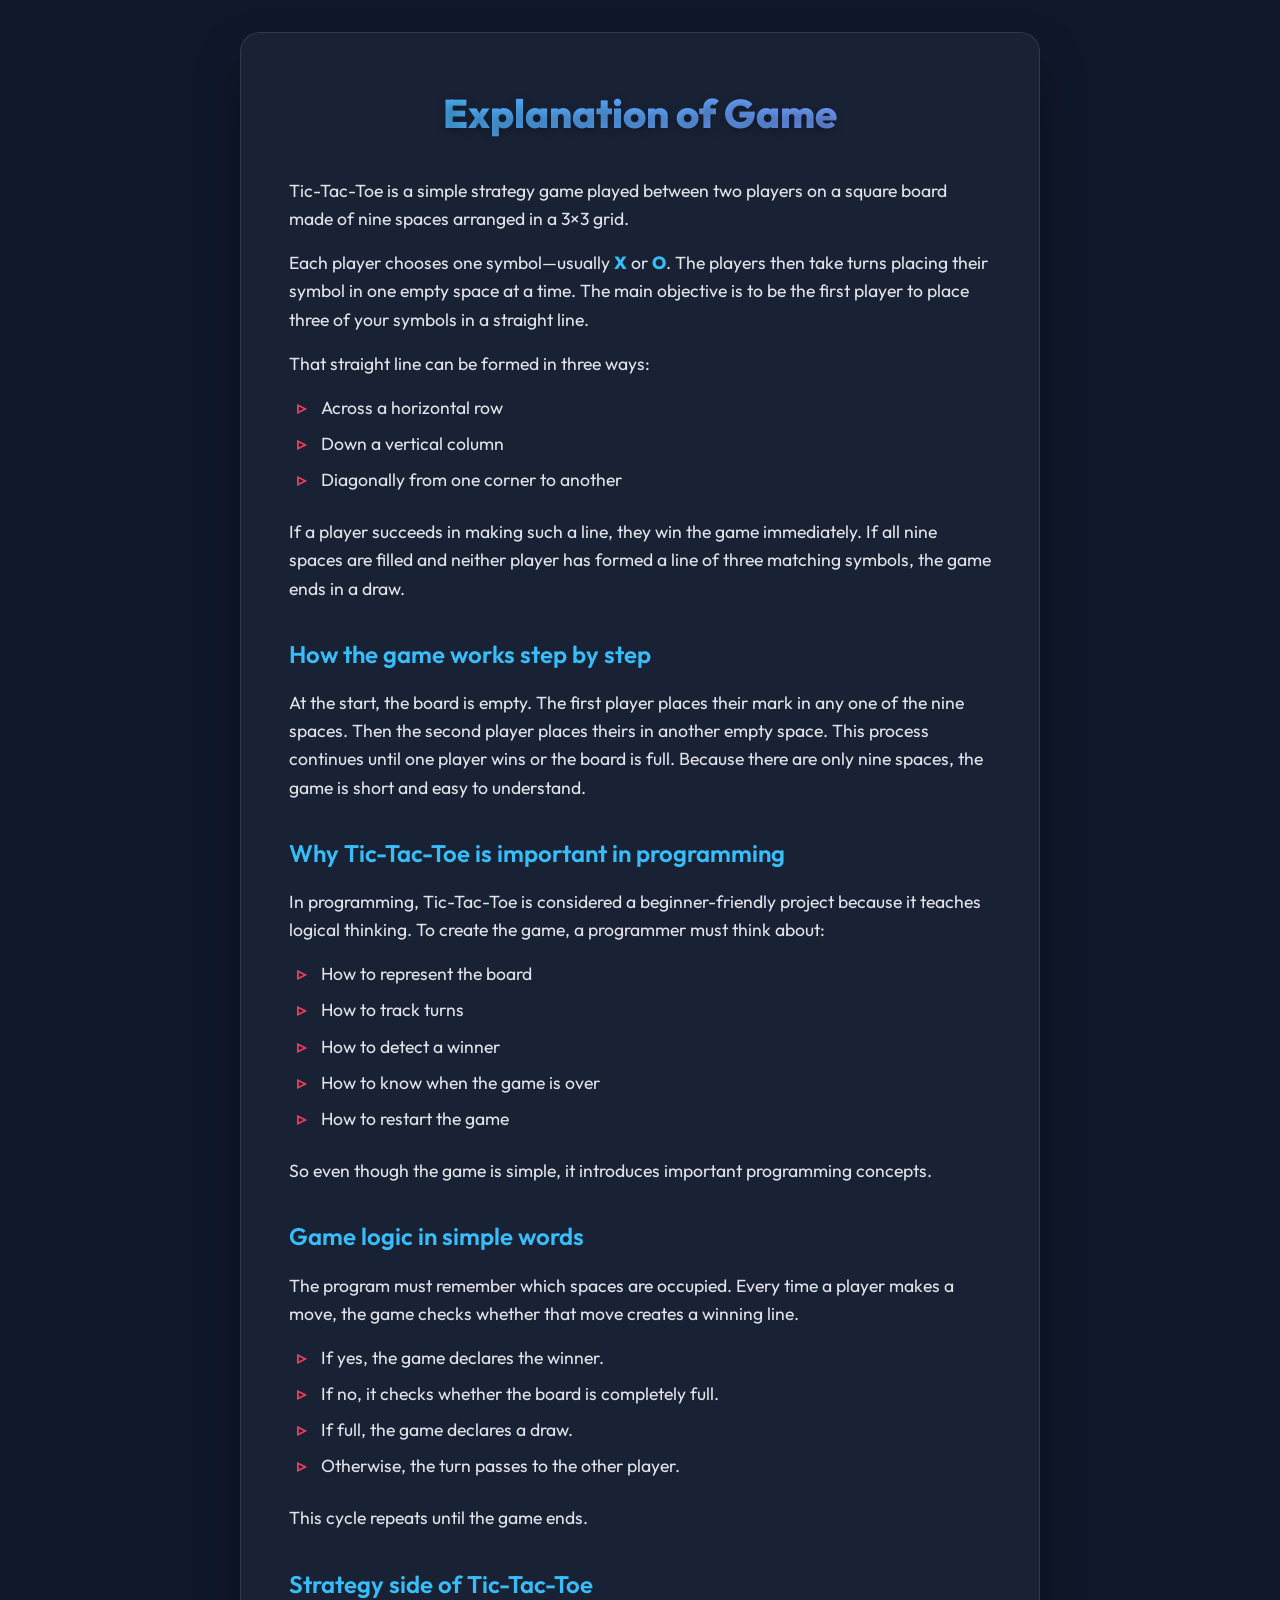
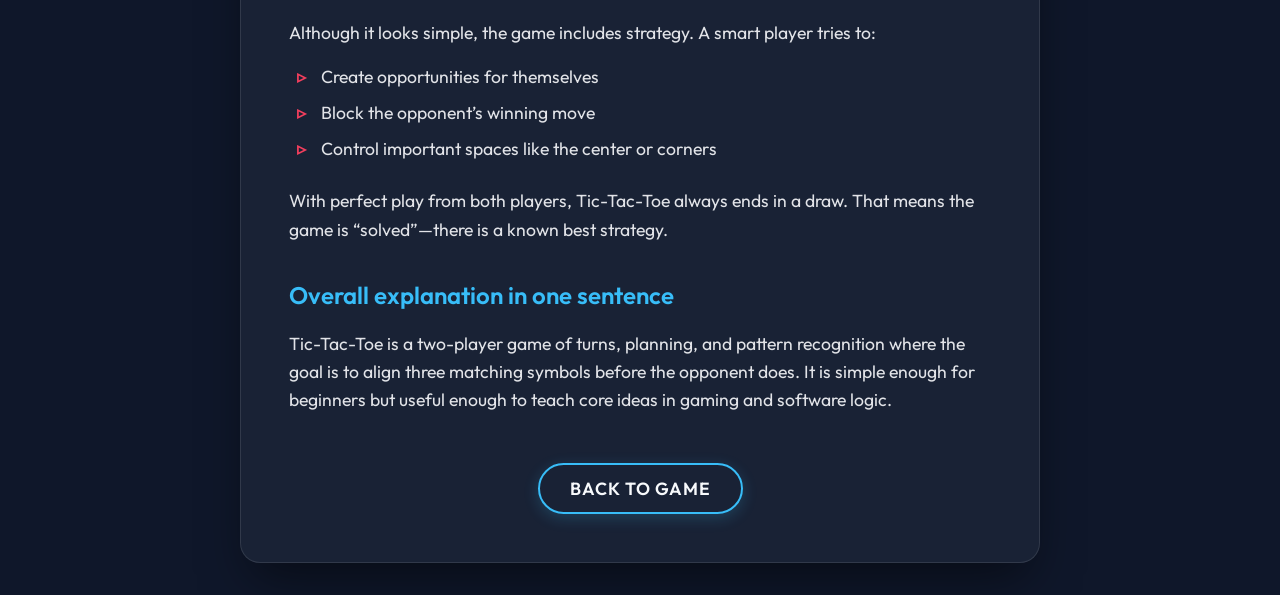
==== explain.html @ 0fd5c2d1 "drtrey5e" ====
<!DOCTYPE html>
<html lang="en">
<head>
    <meta charset="UTF-8">
    <meta name="viewport" content="width=device-width, initial-scale=1.0">
    <title>Tic-Tac-Toe - Explanation</title>
    <link href="https://fonts.googleapis.com/css2?family=Outfit:wght@400;600;800&display=swap" rel="stylesheet">
    <link rel="stylesheet" href="style.css">
</head>
<body>
    <div class="explain-container">
        <h1>Explanation of Game</h1>
        
        <section class="explain-section">
            <p>Tic-Tac-Toe is a simple strategy game played between two players on a square board made of nine spaces arranged in a 3×3 grid.</p>
            <p>Each player chooses one symbol—usually <strong>X</strong> or <strong>O</strong>. The players then take turns placing their symbol in one empty space at a time. The main objective is to be the first player to place three of your symbols in a straight line.</p>
            <p>That straight line can be formed in three ways:</p>
            <ul>
                <li>Across a horizontal row</li>
                <li>Down a vertical column</li>
                <li>Diagonally from one corner to another</li>
            </ul>
            <p>If a player succeeds in making such a line, they win the game immediately. If all nine spaces are filled and neither player has formed a line of three matching symbols, the game ends in a draw.</p>
        </section>

        <section class="explain-section">
            <h2>How the game works step by step</h2>
            <p>At the start, the board is empty. The first player places their mark in any one of the nine spaces. Then the second player places theirs in another empty space. This process continues until one player wins or the board is full. Because there are only nine spaces, the game is short and easy to understand.</p>
        </section>

        <section class="explain-section">
            <h2>Why Tic-Tac-Toe is important in programming</h2>
            <p>In programming, Tic-Tac-Toe is considered a beginner-friendly project because it teaches logical thinking. To create the game, a programmer must think about:</p>
            <ul>
                <li>How to represent the board</li>
                <li>How to track turns</li>
                <li>How to detect a winner</li>
                <li>How to know when the game is over</li>
                <li>How to restart the game</li>
            </ul>
            <p>So even though the game is simple, it introduces important programming concepts.</p>
        </section>

        <section class="explain-section">
            <h2>Game logic in simple words</h2>
            <p>The program must remember which spaces are occupied. Every time a player makes a move, the game checks whether that move creates a winning line.</p>
            <ul>
                <li>If yes, the game declares the winner.</li>
                <li>If no, it checks whether the board is completely full.</li>
                <li>If full, the game declares a draw.</li>
                <li>Otherwise, the turn passes to the other player.</li>
            </ul>
            <p>This cycle repeats until the game ends.</p>
        </section>

        <section class="explain-section">
            <h2>Strategy side of Tic-Tac-Toe</h2>
            <p>Although it looks simple, the game includes strategy. A smart player tries to:</p>
            <ul>
                <li>Create opportunities for themselves</li>
                <li>Block the opponent’s winning move</li>
                <li>Control important spaces like the center or corners</li>
            </ul>
            <p>With perfect play from both players, Tic-Tac-Toe always ends in a draw. That means the game is “solved”—there is a known best strategy.</p>
        </section>

        <section class="explain-section">
            <h2>Overall explanation in one sentence</h2>
            <p>Tic-Tac-Toe is a two-player game of turns, planning, and pattern recognition where the goal is to align three matching symbols before the opponent does. It is simple enough for beginners but useful enough to teach core ideas in gaming and software logic.</p>
        </section>

        <div class="back-link-wrapper">
            <a href="index.html" class="explain-link"><button class="explain-btn">Back to Game</button></a>
        </div>
    </div>
</body>
</html>
---- style.css ----
:root {
    --bg-color: #0f172a;
    --board-bg: #1e293b;
    --cell-bg: #334155;
    --cell-hover: #475569;
    --text-color: #f8fafc;
    --x-color: #38bdf8;
    --o-color: #f43f5e;
    --win-color: #10b981;
}

* {
    box-sizing: border-box;
    margin: 0;
    padding: 0;
}

body {
    background-color: var(--bg-color);
    color: var(--text-color);
    font-family: 'Outfit', sans-serif;
    display: flex;
    flex-direction: column;
    justify-content: center;
    align-items: center;
    min-height: 100vh;
    gap: 1.5rem;
}

.container {
    display: flex;
    flex-direction: column;
    align-items: center;
    gap: 2rem;
    padding: 2rem;
    background: rgba(30, 41, 59, 0.7);
    border-radius: 20px;
    box-shadow: 0 25px 50px -12px rgba(0, 0, 0, 0.5);
    backdrop-filter: blur(10px);
    border: 1px solid rgba(255, 255, 255, 0.1);
}

header {
    text-align: center;
}

h1 {
    font-size: 3rem;
    font-weight: 800;
    margin-bottom: 0.5rem;
    background: linear-gradient(135deg, #38bdf8, #818cf8);
    -webkit-background-clip: text;
    -webkit-text-fill-color: transparent;
    text-shadow: 0px 4px 10px rgba(0,0,0,0.3);
}

.status {
    font-size: 1.5rem;
    font-weight: 600;
    padding: 0.5rem 1.5rem;
    border-radius: 30px;
    background: var(--board-bg);
    box-shadow: inset 0 2px 4px rgba(0,0,0,0.2);
    transition: all 0.3s ease;
}

.scoreboard {
    display: flex;
    justify-content: space-between;
    width: 100%;
    max-width: 330px;
    margin: -10px 0 10px 0;
    gap: 15px;
}

.mode-selector {
    display: flex;
    gap: 10px;
    background: var(--board-bg);
    padding: 5px;
    border-radius: 20px;
    box-shadow: inset 0 2px 4px rgba(0,0,0,0.2);
    margin-top: -10px;
    margin-bottom: 5px;
}

.mode-btn {
    padding: 8px 16px;
    border: none;
    background: transparent;
    color: var(--text-color);
    font-family: inherit;
    font-weight: 600;
    border-radius: 15px;
    cursor: pointer;
    transition: all 0.3s ease;
    opacity: 0.7;
}

.mode-btn:hover {
    opacity: 1;
}

.mode-btn.active {
    background: linear-gradient(135deg, #6366f1, #8b5cf6);
    opacity: 1;
    box-shadow: 0 2px 10px rgba(99, 102, 241, 0.4);
}

.score-box {
    flex: 1;
    display: flex;
    flex-direction: column;
    align-items: center;
    padding: 10px;
    background: var(--board-bg);
    border-radius: 12px;
    box-shadow: inset 0 2px 4px rgba(0,0,0,0.2), 0 4px 6px rgba(0,0,0,0.1);
}

.score-label {
    font-size: 0.9rem;
    font-weight: 600;
    color: var(--text-color);
    opacity: 0.8;
    margin-bottom: 5px;
}

.score-value {
    font-size: 1.8rem;
    font-weight: 800;
}

.x-score-box .score-value {
    color: var(--x-color);
}

.o-score-box .score-value {
    color: var(--o-color);
}

.board {
    display: grid;
    grid-template-columns: repeat(3, 1fr);
    gap: 15px;
    background: var(--board-bg);
    padding: 15px;
    border-radius: 15px;
    box-shadow: 0 10px 30px rgba(0,0,0,0.3);
}

.cell {
    width: 100px;
    height: 100px;
    background: var(--cell-bg);
    border-radius: 10px;
    display: flex;
    justify-content: center;
    align-items: center;
    font-size: 4rem;
    font-weight: 800;
    cursor: pointer;
    transition: all 0.2s ease;
    box-shadow: inset 0 -4px 0 rgba(0,0,0,0.2), 0 4px 6px rgba(0,0,0,0.1);
}

.cell:hover {
    background: var(--cell-hover);
    transform: translateY(-2px);
    box-shadow: inset 0 -4px 0 rgba(0,0,0,0.2), 0 6px 8px rgba(0,0,0,0.2);
}

.cell:active {
    transform: translateY(0);
    box-shadow: inset 0 -2px 0 rgba(0,0,0,0.2), 0 2px 4px rgba(0,0,0,0.1);
}

.cell.x {
    color: var(--x-color);
    text-shadow: 0 0 15px rgba(56, 189, 248, 0.4);
}

.cell.o {
    color: var(--o-color);
    text-shadow: 0 0 15px rgba(244, 63, 94, 0.4);
}

.cell.win {
    background-color: var(--win-color);
    color: white;
    text-shadow: 0 0 10px rgba(255,255,255,0.5);
    box-shadow: inset 0 0 20px rgba(255,255,255,0.2);
    animation: pulse 1.5s infinite;
}

@keyframes pulse {
    0% { transform: scale(1); }
    50% { transform: scale(1.05); }
    100% { transform: scale(1); }
}

.reset-btn {
    padding: 12px 30px;
    font-size: 1.2rem;
    font-family: inherit;
    font-weight: 600;
    color: white;
    background: linear-gradient(135deg, #6366f1, #8b5cf6);
    border: none;
    border-radius: 30px;
    cursor: pointer;
    transition: all 0.3s ease;
    box-shadow: 0 4px 15px rgba(99, 102, 241, 0.4);
}

.reset-btn:hover {
    transform: translateY(-2px);
    box-shadow: 0 6px 20px rgba(99, 102, 241, 0.6);
}

.reset-btn:active {
    transform: translateY(0);
    box-shadow: 0 2px 10px rgba(99, 102, 241, 0.4);
}

/* Explanation Button Styles */
.explain-link {
    text-decoration: none;
}

.explain-btn {
    padding: 12px 30px;
    font-size: 1.1rem;
    font-family: inherit;
    font-weight: 600;
    color: var(--text-color);
    background: transparent;
    border: 2px solid var(--x-color);
    border-radius: 30px;
    cursor: pointer;
    transition: all 0.3s ease;
    box-shadow: 0 4px 15px rgba(56, 189, 248, 0.2);
    text-transform: uppercase;
    letter-spacing: 1px;
}

.explain-btn:hover {
    background: rgba(56, 189, 248, 0.1);
    transform: translateY(-3px);
    box-shadow: 0 8px 25px rgba(56, 189, 248, 0.4);
    border-color: #818cf8;
    color: #818cf8;
}

.explain-btn:active {
    transform: translateY(-1px);
    box-shadow: 0 4px 15px rgba(56, 189, 248, 0.3);
}

/* Responsive Design */
@media (max-width: 480px) {
    .container {
        padding: 1.5rem;
        gap: 1.5rem;
        width: 90%;
        max-width: 350px;
    }

    h1 {
        font-size: 2.2rem;
    }

    .status {
        font-size: 1.2rem;
        padding: 0.4rem 1rem;
    }

    .board {
        gap: 10px;
        padding: 10px;
    }

    .cell {
        width: 80px;
        height: 80px;
        font-size: 3rem;
    }

    .reset-btn {
        padding: 10px 24px;
        font-size: 1.1rem;
    }
}

@media (max-width: 360px) {
    .container {
        padding: 1rem;
        gap: 1rem;
        width: 95%;
    }

    h1 {
        font-size: 1.8rem;
    }

    .status {
        font-size: 1rem;
    }

    .cell {
        width: 65px;
        height: 65px;
        font-size: 2.5rem;
    }
}

/* Explain Page Styles */
.explain-container {
    background: rgba(30, 41, 59, 0.7);
    border-radius: 20px;
    box-shadow: 0 25px 50px -12px rgba(0, 0, 0, 0.5);
    backdrop-filter: blur(10px);
    border: 1px solid rgba(255, 255, 255, 0.1);
    padding: 3rem;
    max-width: 800px;
    width: 90%;
    margin: 2rem 0;
    line-height: 1.6;
}

.explain-container h1 {
    font-size: 2.5rem;
    margin-bottom: 2rem;
    text-align: center;
    background: linear-gradient(135deg, #38bdf8, #818cf8);
    -webkit-background-clip: text;
    -webkit-text-fill-color: transparent;
    text-shadow: 0px 4px 10px rgba(0,0,0,0.3);
}

.explain-container h2 {
    font-size: 1.5rem;
    margin-top: 2rem;
    margin-bottom: 1rem;
    color: var(--x-color);
    font-weight: 600;
}

.explain-container p {
    margin-bottom: 1rem;
    color: rgba(248, 250, 252, 0.9);
    font-size: 1.1rem;
}

.explain-container ul {
    margin-left: 2rem;
    margin-bottom: 1.5rem;
}

.explain-container li {
    margin-bottom: 0.5rem;
    color: rgba(248, 250, 252, 0.9);
    font-size: 1.1rem;
    position: relative;
    list-style-type: none;
}

.explain-container li::before {
    content: "▹";
    position: absolute;
    left: -1.5rem;
    color: var(--o-color);
    font-weight: bold;
}

.explain-container strong {
    color: var(--x-color);
    font-weight: 800;
}

.explain-section {
    margin-bottom: 2rem;
}

.back-link-wrapper {
    display: flex;
    justify-content: center;
    margin-top: 3rem;
}

@media (max-width: 480px) {
    .explain-container {
        padding: 1.5rem;
    }
    .explain-container h1 {
        font-size: 2rem;
    }
    .explain-container h2 {
        font-size: 1.3rem;
    }
}
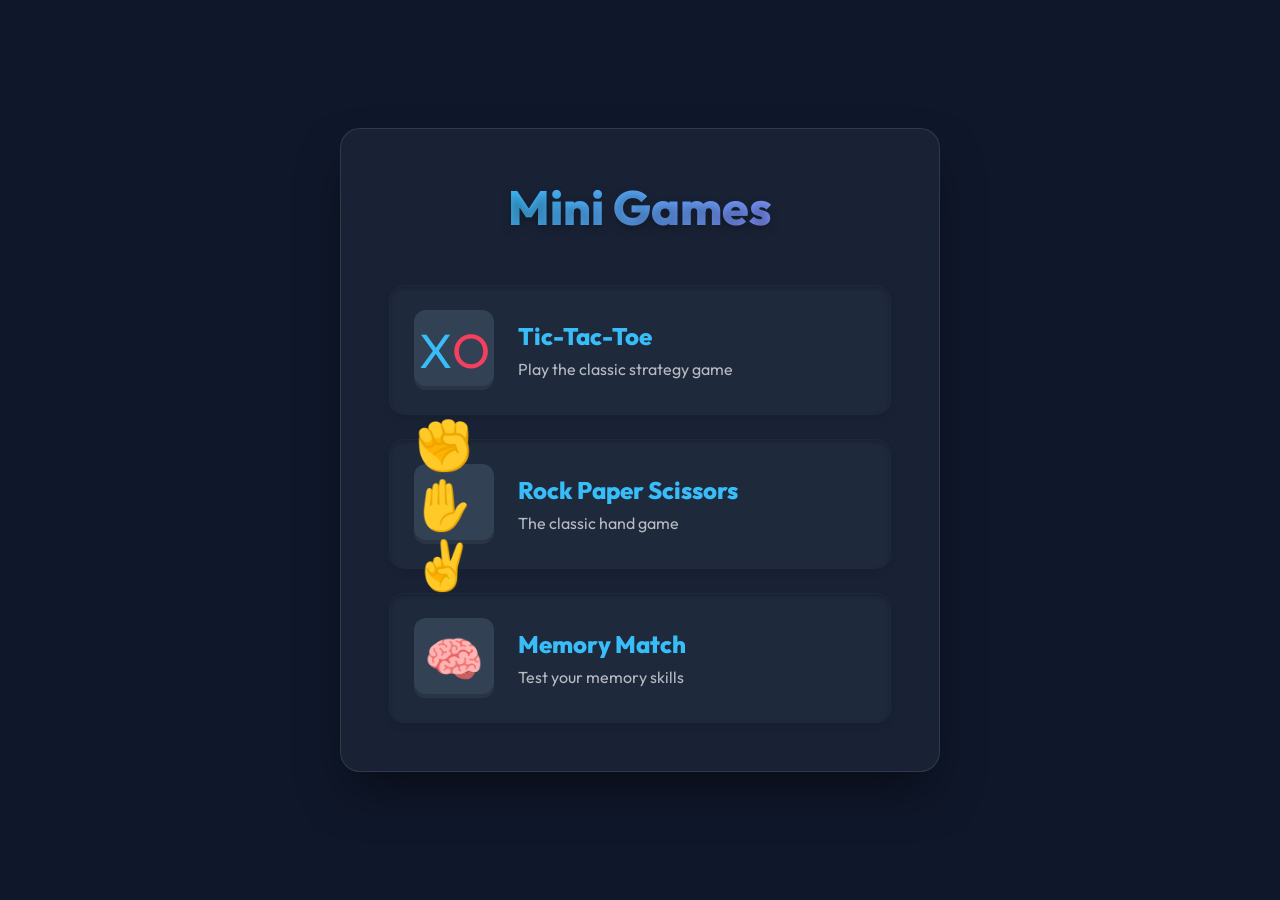
==== commit 42950b60: "new games addition" ====
--- a/explain.html
+++ b/explain.html
@@ -3,74 +3,162 @@
 <head>
     <meta charset="UTF-8">
     <meta name="viewport" content="width=device-width, initial-scale=1.0">
-    <title>Tic-Tac-Toe - Explanation</title>
+    <title>Mini Games Portal</title>
     <link href="https://fonts.googleapis.com/css2?family=Outfit:wght@400;600;800&display=swap" rel="stylesheet">
     <link rel="stylesheet" href="style.css">
+    <style>
+        .portal-container {
+            display: flex;
+            flex-direction: column;
+            align-items: center;
+            gap: 2rem;
+            padding: 3rem;
+            background: rgba(30, 41, 59, 0.7);
+            border-radius: 20px;
+            box-shadow: 0 25px 50px -12px rgba(0, 0, 0, 0.5);
+            backdrop-filter: blur(10px);
+            border: 1px solid rgba(255, 255, 255, 0.1);
+            width: 90%;
+            max-width: 600px;
+            margin: 2rem 0;
+        }
+
+        .portal-container h1 {
+            font-size: 3rem;
+            margin-bottom: 1rem;
+            text-align: center;
+            background: linear-gradient(135deg, #38bdf8, #818cf8);
+            -webkit-background-clip: text;
+            -webkit-text-fill-color: transparent;
+            text-shadow: 0px 4px 10px rgba(0,0,0,0.3);
+        }
+
+        .games-list {
+            display: flex;
+            flex-direction: column;
+            gap: 1.5rem;
+            width: 100%;
+        }
+
+        .game-card {
+            display: flex;
+            align-items: center;
+            background: var(--board-bg);
+            padding: 1.5rem;
+            border-radius: 15px;
+            text-decoration: none;
+            color: var(--text-color);
+            transition: all 0.3s ease;
+            box-shadow: inset 0 2px 4px rgba(0,0,0,0.2), 0 4px 6px rgba(0,0,0,0.1);
+            border: 1px solid transparent;
+        }
+
+        .game-card:hover {
+            transform: translateY(-5px);
+            background: var(--cell-hover);
+            box-shadow: inset 0 2px 4px rgba(0,0,0,0.2), 0 10px 15px rgba(0,0,0,0.2);
+            border-color: rgba(56, 189, 248, 0.3);
+        }
+
+        .game-icon {
+            font-size: 3rem;
+            margin-right: 1.5rem;
+            width: 80px;
+            height: 80px;
+            background: var(--cell-bg);
+            display: flex;
+            justify-content: center;
+            align-items: center;
+            border-radius: 12px;
+            box-shadow: inset 0 -4px 0 rgba(0,0,0,0.2);
+        }
+
+        .game-info {
+            display: flex;
+            flex-direction: column;
+        }
+
+        .game-title {
+            font-size: 1.5rem;
+            font-weight: 800;
+            color: var(--x-color);
+            margin-bottom: 0.5rem;
+        }
+
+        .game-desc {
+            font-size: 1rem;
+            color: rgba(248, 250, 252, 0.7);
+        }
+
+        .future-game {
+            opacity: 0.6;
+            cursor: not-allowed;
+            filter: grayscale(100%);
+        }
+
+        .future-game:hover {
+            transform: none;
+            background: var(--board-bg);
+            box-shadow: inset 0 2px 4px rgba(0,0,0,0.2), 0 4px 6px rgba(0,0,0,0.1);
+            border-color: transparent;
+        }
+
+        @media (max-width: 480px) {
+            .portal-container {
+                padding: 1.5rem;
+            }
+            .portal-container h1 {
+                font-size: 2.2rem;
+            }
+            .game-icon {
+                width: 60px;
+                height: 60px;
+                font-size: 2rem;
+                margin-right: 1rem;
+            }
+            .game-title {
+                font-size: 1.2rem;
+            }
+        }
+    </style>
 </head>
 <body>
-    <div class="explain-container">
-        <h1>Explanation of Game</h1>
+    <div class="portal-container">
+        <h1>Mini Games</h1>
         
-        <section class="explain-section">
-            <p>Tic-Tac-Toe is a simple strategy game played between two players on a square board made of nine spaces arranged in a 3×3 grid.</p>
-            <p>Each player chooses one symbol—usually <strong>X</strong> or <strong>O</strong>. The players then take turns placing their symbol in one empty space at a time. The main objective is to be the first player to place three of your symbols in a straight line.</p>
-            <p>That straight line can be formed in three ways:</p>
-            <ul>
-                <li>Across a horizontal row</li>
-                <li>Down a vertical column</li>
-                <li>Diagonally from one corner to another</li>
-            </ul>
-            <p>If a player succeeds in making such a line, they win the game immediately. If all nine spaces are filled and neither player has formed a line of three matching symbols, the game ends in a draw.</p>
-        </section>
+        <div class="games-list">
+            <!-- Tic Tac Toe Game -->
+            <a href="index.html" class="game-card">
+                <div class="game-icon">
+                    <span style="color: var(--x-color);">X</span><span style="color: var(--o-color);">O</span>
+                </div>
+                <div class="game-info">
+                    <div class="game-title">Tic-Tac-Toe</div>
+                    <div class="game-desc">Play the classic strategy game</div>
+                </div>
+            </a>
 
-        <section class="explain-section">
-            <h2>How the game works step by step</h2>
-            <p>At the start, the board is empty. The first player places their mark in any one of the nine spaces. Then the second player places theirs in another empty space. This process continues until one player wins or the board is full. Because there are only nine spaces, the game is short and easy to understand.</p>
-        </section>
-
-        <section class="explain-section">
-            <h2>Why Tic-Tac-Toe is important in programming</h2>
-            <p>In programming, Tic-Tac-Toe is considered a beginner-friendly project because it teaches logical thinking. To create the game, a programmer must think about:</p>
-            <ul>
-                <li>How to represent the board</li>
-                <li>How to track turns</li>
-                <li>How to detect a winner</li>
-                <li>How to know when the game is over</li>
-                <li>How to restart the game</li>
-            </ul>
-            <p>So even though the game is simple, it introduces important programming concepts.</p>
-        </section>
-
-        <section class="explain-section">
-            <h2>Game logic in simple words</h2>
-            <p>The program must remember which spaces are occupied. Every time a player makes a move, the game checks whether that move creates a winning line.</p>
-            <ul>
-                <li>If yes, the game declares the winner.</li>
-                <li>If no, it checks whether the board is completely full.</li>
-                <li>If full, the game declares a draw.</li>
-                <li>Otherwise, the turn passes to the other player.</li>
-            </ul>
-            <p>This cycle repeats until the game ends.</p>
-        </section>
-
-        <section class="explain-section">
-            <h2>Strategy side of Tic-Tac-Toe</h2>
-            <p>Although it looks simple, the game includes strategy. A smart player tries to:</p>
-            <ul>
-                <li>Create opportunities for themselves</li>
-                <li>Block the opponent’s winning move</li>
-                <li>Control important spaces like the center or corners</li>
-            </ul>
-            <p>With perfect play from both players, Tic-Tac-Toe always ends in a draw. That means the game is “solved”—there is a known best strategy.</p>
-        </section>
-
-        <section class="explain-section">
-            <h2>Overall explanation in one sentence</h2>
-            <p>Tic-Tac-Toe is a two-player game of turns, planning, and pattern recognition where the goal is to align three matching symbols before the opponent does. It is simple enough for beginners but useful enough to teach core ideas in gaming and software logic.</p>
-        </section>
-
-        <div class="back-link-wrapper">
-            <a href="index.html" class="explain-link"><button class="explain-btn">Back to Game</button></a>
+            <!-- Rock Paper Scissors Game -->
+            <a href="rps.html" class="game-card">
+                <div class="game-icon">
+                    <span>✊✋✌️</span>
+                </div>
+                <div class="game-info">
+                    <div class="game-title">Rock Paper Scissors</div>
+                    <div class="game-desc">The classic hand game</div>
+                </div>
+            </a>
+            
+            <!-- Memory Match Game -->
+            <a href="memory.html" class="game-card">
+                <div class="game-icon">
+                    <span>🧠</span>
+                </div>
+                <div class="game-info">
+                    <div class="game-title">Memory Match</div>
+                    <div class="game-desc">Test your memory skills</div>
+                </div>
+            </a>
         </div>
     </div>
 </body>
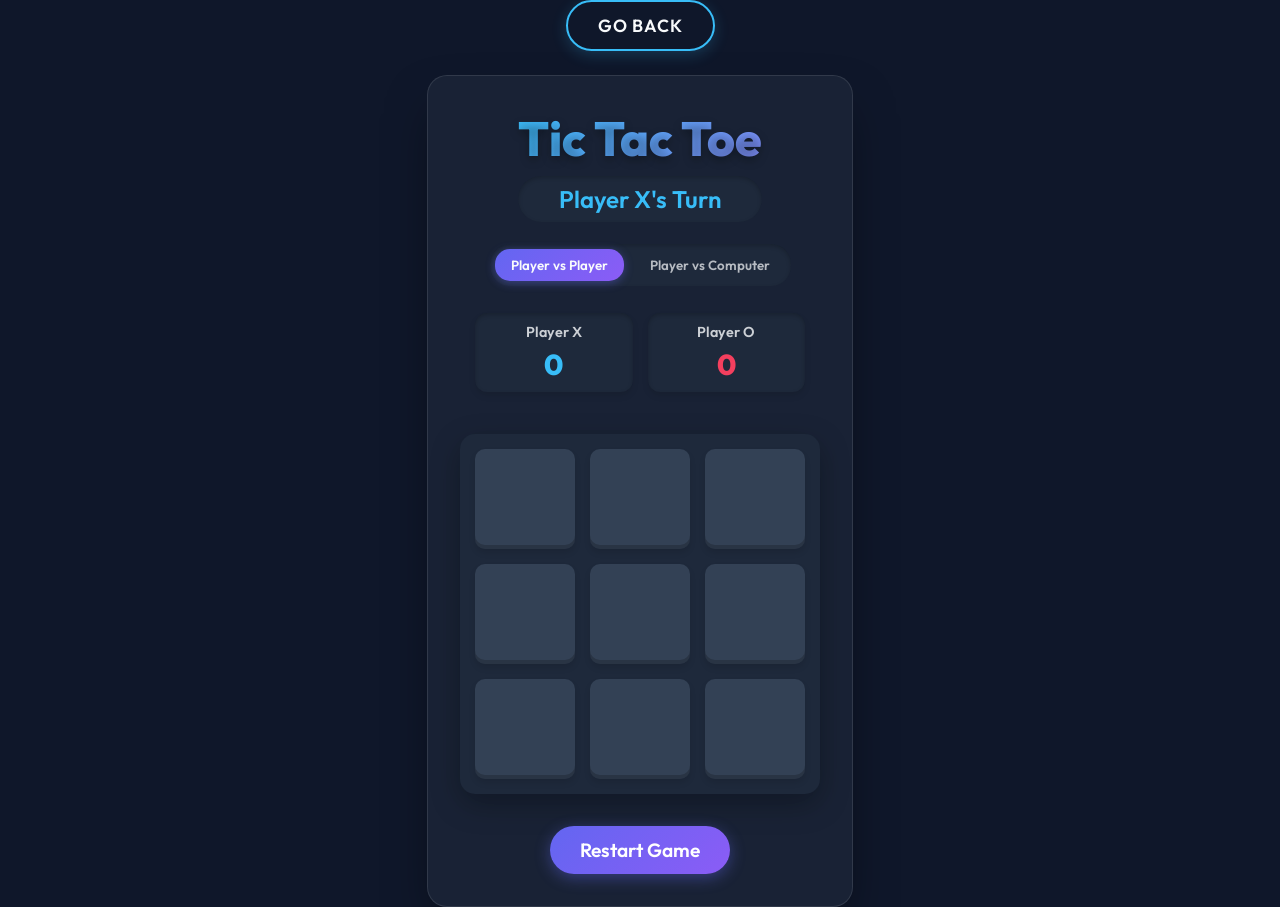
==== commit 7b069456: "changing" ====
--- a/explain.html
+++ b/explain.html
@@ -3,163 +3,52 @@
 <head>
     <meta charset="UTF-8">
     <meta name="viewport" content="width=device-width, initial-scale=1.0">
-    <title>Mini Games Portal</title>
+    <title>Tic Tac Toe</title>
+    <link rel="stylesheet" href="style.css">
     <link href="https://fonts.googleapis.com/css2?family=Outfit:wght@400;600;800&display=swap" rel="stylesheet">
-    <link rel="stylesheet" href="style.css">
-    <style>
-        .portal-container {
-            display: flex;
-            flex-direction: column;
-            align-items: center;
-            gap: 2rem;
-            padding: 3rem;
-            background: rgba(30, 41, 59, 0.7);
-            border-radius: 20px;
-            box-shadow: 0 25px 50px -12px rgba(0, 0, 0, 0.5);
-            backdrop-filter: blur(10px);
-            border: 1px solid rgba(255, 255, 255, 0.1);
-            width: 90%;
-            max-width: 600px;
-            margin: 2rem 0;
-        }
-
-        .portal-container h1 {
-            font-size: 3rem;
-            margin-bottom: 1rem;
-            text-align: center;
-            background: linear-gradient(135deg, #38bdf8, #818cf8);
-            -webkit-background-clip: text;
-            -webkit-text-fill-color: transparent;
-            text-shadow: 0px 4px 10px rgba(0,0,0,0.3);
-        }
-
-        .games-list {
-            display: flex;
-            flex-direction: column;
-            gap: 1.5rem;
-            width: 100%;
-        }
-
-        .game-card {
-            display: flex;
-            align-items: center;
-            background: var(--board-bg);
-            padding: 1.5rem;
-            border-radius: 15px;
-            text-decoration: none;
-            color: var(--text-color);
-            transition: all 0.3s ease;
-            box-shadow: inset 0 2px 4px rgba(0,0,0,0.2), 0 4px 6px rgba(0,0,0,0.1);
-            border: 1px solid transparent;
-        }
-
-        .game-card:hover {
-            transform: translateY(-5px);
-            background: var(--cell-hover);
-            box-shadow: inset 0 2px 4px rgba(0,0,0,0.2), 0 10px 15px rgba(0,0,0,0.2);
-            border-color: rgba(56, 189, 248, 0.3);
-        }
-
-        .game-icon {
-            font-size: 3rem;
-            margin-right: 1.5rem;
-            width: 80px;
-            height: 80px;
-            background: var(--cell-bg);
-            display: flex;
-            justify-content: center;
-            align-items: center;
-            border-radius: 12px;
-            box-shadow: inset 0 -4px 0 rgba(0,0,0,0.2);
-        }
-
-        .game-info {
-            display: flex;
-            flex-direction: column;
-        }
-
-        .game-title {
-            font-size: 1.5rem;
-            font-weight: 800;
-            color: var(--x-color);
-            margin-bottom: 0.5rem;
-        }
-
-        .game-desc {
-            font-size: 1rem;
-            color: rgba(248, 250, 252, 0.7);
-        }
-
-        .future-game {
-            opacity: 0.6;
-            cursor: not-allowed;
-            filter: grayscale(100%);
-        }
-
-        .future-game:hover {
-            transform: none;
-            background: var(--board-bg);
-            box-shadow: inset 0 2px 4px rgba(0,0,0,0.2), 0 4px 6px rgba(0,0,0,0.1);
-            border-color: transparent;
-        }
-
-        @media (max-width: 480px) {
-            .portal-container {
-                padding: 1.5rem;
-            }
-            .portal-container h1 {
-                font-size: 2.2rem;
-            }
-            .game-icon {
-                width: 60px;
-                height: 60px;
-                font-size: 2rem;
-                margin-right: 1rem;
-            }
-            .game-title {
-                font-size: 1.2rem;
-            }
-        }
-    </style>
 </head>
 <body>
-    <div class="portal-container">
-        <h1>Mini Games</h1>
-        
-        <div class="games-list">
-            <!-- Tic Tac Toe Game -->
-            <a href="index.html" class="game-card">
-                <div class="game-icon">
-                    <span style="color: var(--x-color);">X</span><span style="color: var(--o-color);">O</span>
-                </div>
-                <div class="game-info">
-                    <div class="game-title">Tic-Tac-Toe</div>
-                    <div class="game-desc">Play the classic strategy game</div>
-                </div>
-            </a>
+    <a href="explain.html">
+    <button class="explain-btn">Go back </button></a>
 
-            <!-- Rock Paper Scissors Game -->
-            <a href="rps.html" class="game-card">
-                <div class="game-icon">
-                    <span>✊✋✌️</span>
-                </div>
-                <div class="game-info">
-                    <div class="game-title">Rock Paper Scissors</div>
-                    <div class="game-desc">The classic hand game</div>
-                </div>
-            </a>
-            
-            <!-- Memory Match Game -->
-            <a href="memory.html" class="game-card">
-                <div class="game-icon">
-                    <span>🧠</span>
-                </div>
-                <div class="game-info">
-                    <div class="game-title">Memory Match</div>
-                    <div class="game-desc">Test your memory skills</div>
-                </div>
-            </a>
+    
+    <div class="container">
+        <header>
+            <h1>Tic Tac Toe</h1>
+            <div class="status" id="status">Player X's Turn</div>
+        </header>
+
+        <div class="mode-selector">
+            <button class="mode-btn active" id="pvpBtn">Player vs Player</button>
+            <button class="mode-btn" id="pvcBtn">Player vs Computer</button>
         </div>
+
+        <div class="scoreboard">
+            <div class="score-box x-score-box">
+                <span class="score-label">Player X</span>
+                <span class="score-value" id="scoreX">0</span>
+            </div>
+            <div class="score-box o-score-box">
+                <span class="score-label">Player O</span>
+                <span class="score-value" id="scoreO">0</span>
+            </div>
+        </div>
+
+        <div class="board" id="board">
+            <div class="cell" data-index="0"></div>
+            <div class="cell" data-index="1"></div>
+            <div class="cell" data-index="2"></div>
+            <div class="cell" data-index="3"></div>
+            <div class="cell" data-index="4"></div>
+            <div class="cell" data-index="5"></div>
+            <div class="cell" data-index="6"></div>
+            <div class="cell" data-index="7"></div>
+            <div class="cell" data-index="8"></div>
+        </div>
+
+        <button class="reset-btn" id="resetBtn">Restart Game</button>
     </div>
+
+    <script src="script.js"></script>
 </body>
 </html>
